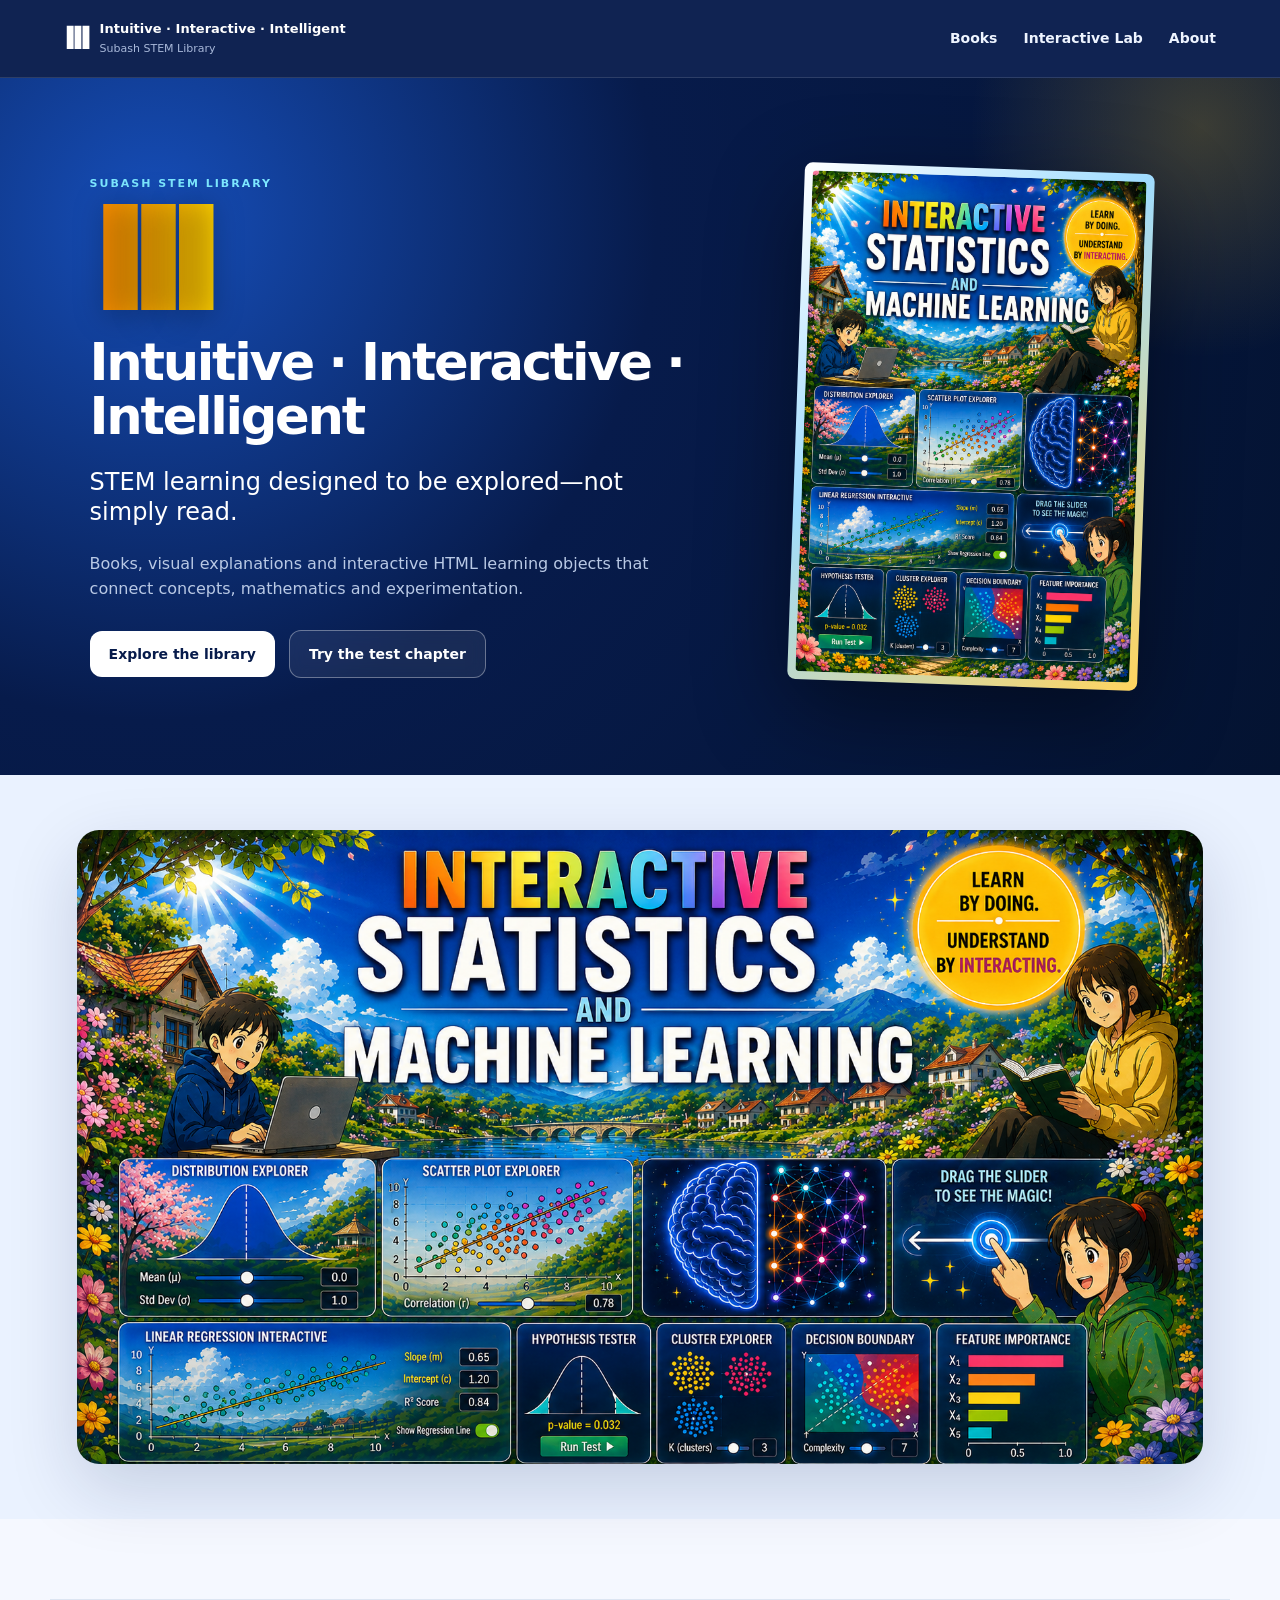
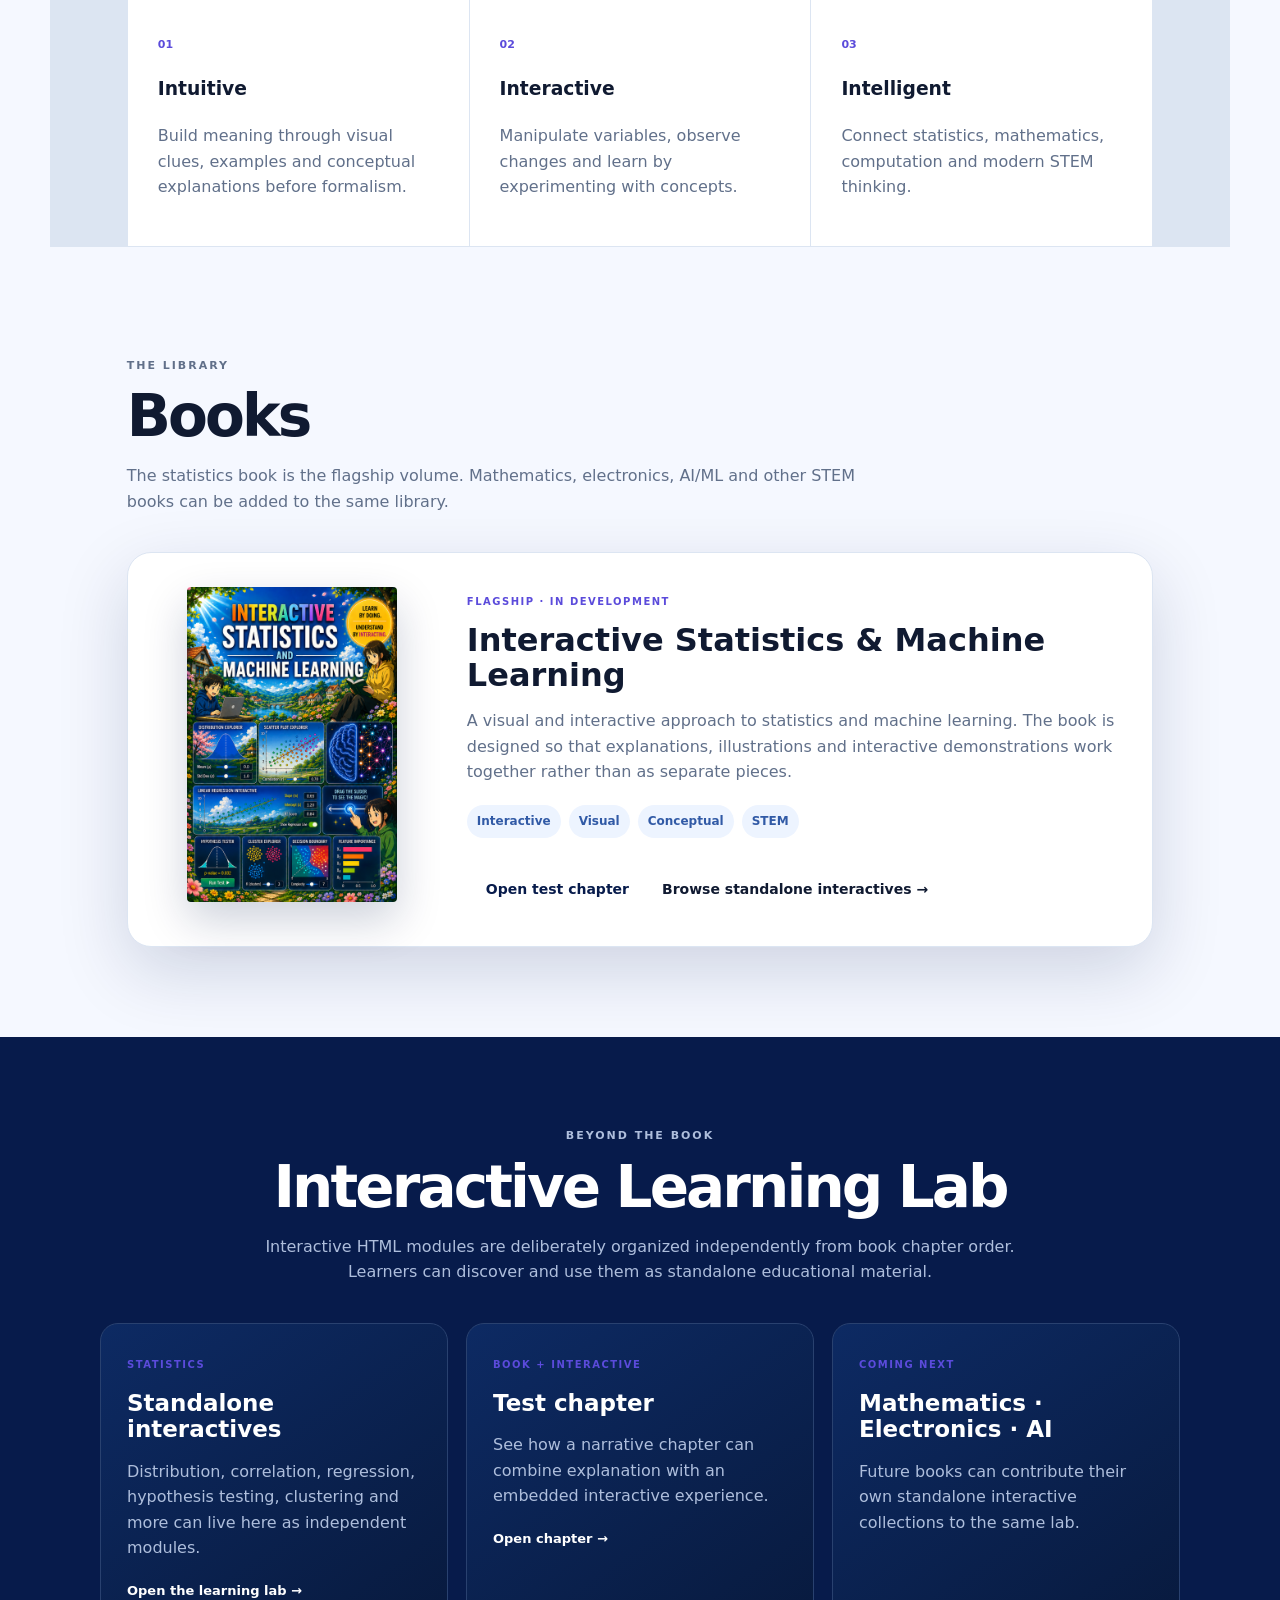
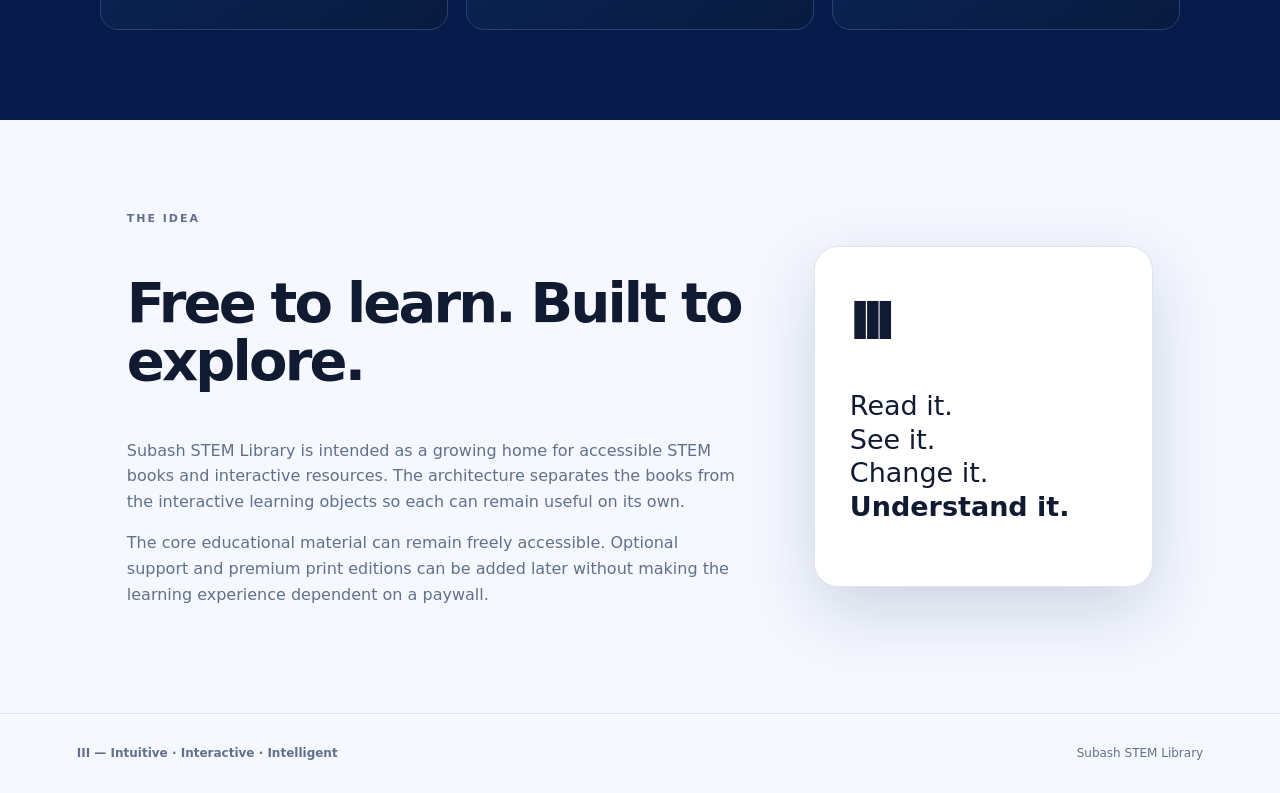
==== index.html @ a7205565 "Add files via upload" ====
<!doctype html>
<html lang="en">
<head>
<meta charset="utf-8">
<meta name="viewport" content="width=device-width,initial-scale=1">
<title>III — Intuitive · Interactive · Intelligent | Subash STEM Library</title>
<meta name="description" content="Subash STEM Library — intuitive, interactive and intelligent STEM books and standalone interactive learning resources.">
<meta name="theme-color" content="#071b4b">
<link rel="stylesheet" href="/styles.css">
</head>
<body>
<header class="site-header">
  <a class="brand" href="/">
    <span class="brand-mark">III</span>
    <span><strong>Intuitive · Interactive · Intelligent</strong><small>Subash STEM Library</small></span>
  </a>
  <nav><a href="#books">Books</a><a href="#lab">Interactive Lab</a><a href="#about">About</a></nav>
</header>

<main>
<section class="hero">
  <div class="hero-copy">
    <p class="eyebrow">SUBASH STEM LIBRARY</p>
    <div class="iii">III</div>
    <h1>Intuitive · Interactive · Intelligent</h1>
    <p class="lead">STEM learning designed to be explored—not simply read.</p>
    <p class="sublead">Books, visual explanations and interactive HTML learning objects that connect concepts, mathematics and experimentation.</p>
    <div class="actions">
      <a class="button primary" href="#books">Explore the library</a>
      <a class="button glass" href="/books/statistics/test-chapter/">Try the test chapter</a>
    </div>
  </div>
  <div class="hero-book">
    <div class="cover-frame"><img src="/assets/statistics-cover.png" alt="Interactive Statistics and Machine Learning book cover"></div>
  </div>
</section>

<section class="visual-strip">
  <img src="/assets/statistics-landscape.png" alt="Interactive Statistics and Machine Learning visual showing statistical and machine-learning interactives">
</section>

<section class="principles">
  <div><b>01</b><h3>Intuitive</h3><p>Build meaning through visual clues, examples and conceptual explanations before formalism.</p></div>
  <div><b>02</b><h3>Interactive</h3><p>Manipulate variables, observe changes and learn by experimenting with concepts.</p></div>
  <div><b>03</b><h3>Intelligent</h3><p>Connect statistics, mathematics, computation and modern STEM thinking.</p></div>
</section>

<section id="books" class="section">
  <div class="section-heading"><p class="eyebrow">THE LIBRARY</p><h2>Books</h2><p>The statistics book is the flagship volume. Mathematics, electronics, AI/ML and other STEM books can be added to the same library.</p></div>
  <article class="book-card">
    <div class="book-visual"><img src="/assets/statistics-cover.png" alt="Interactive Statistics and Machine Learning"></div>
    <div class="book-info">
      <span class="tag">FLAGSHIP · IN DEVELOPMENT</span>
      <h3>Interactive Statistics &amp; Machine Learning</h3>
      <p>A visual and interactive approach to statistics and machine learning. The book is designed so that explanations, illustrations and interactive demonstrations work together rather than as separate pieces.</p>
      <div class="feature-pills"><span>Interactive</span><span>Visual</span><span>Conceptual</span><span>STEM</span></div>
      <div class="card-actions">
        <a class="button primary" href="/books/statistics/test-chapter/">Open test chapter</a>
        <a class="text-link" href="/interactive/">Browse standalone interactives →</a>
      </div>
    </div>
  </article>
</section>

<section id="lab" class="section dark">
  <div class="section-heading center"><p class="eyebrow">BEYOND THE BOOK</p><h2>Interactive Learning Lab</h2><p>Interactive HTML modules are deliberately organized independently from book chapter order. Learners can discover and use them as standalone educational material.</p></div>
  <div class="module-grid">
    <article class="module"><span>STATISTICS</span><h3>Standalone interactives</h3><p>Distribution, correlation, regression, hypothesis testing, clustering and more can live here as independent modules.</p><a href="/interactive/">Open the learning lab →</a></article>
    <article class="module"><span>BOOK + INTERACTIVE</span><h3>Test chapter</h3><p>See how a narrative chapter can combine explanation with an embedded interactive experience.</p><a href="/books/statistics/test-chapter/">Open chapter →</a></article>
    <article class="module"><span>COMING NEXT</span><h3>Mathematics · Electronics · AI</h3><p>Future books can contribute their own standalone interactive collections to the same lab.</p></article>
  </div>
</section>

<section id="about" class="section about">
  <div><p class="eyebrow">THE IDEA</p><h2>Free to learn. Built to explore.</h2><p>Subash STEM Library is intended as a growing home for accessible STEM books and interactive resources. The architecture separates the books from the interactive learning objects so each can remain useful on its own.</p><p class="muted">The core educational material can remain freely accessible. Optional support and premium print editions can be added later without making the learning experience dependent on a paywall.</p></div>
  <div class="quote-card"><span>III</span><p>Read it.<br>See it.<br>Change it.<br><strong>Understand it.</strong></p></div>
</section>
</main>

<footer><strong>III — Intuitive · Interactive · Intelligent</strong><span>Subash STEM Library</span></footer>
</body>
</html>
---- styles.css ----
:root{--bg:#f5f8ff;--ink:#101a31;--muted:#61708a;--line:#dce5f2;--card:#fff;--navy:#071b4b;--blue:#0b5cff;--cyan:#17c6e8;--gold:#ffca28;--shadow:0 24px 70px rgba(7,27,75,.16)}
*{box-sizing:border-box}html{scroll-behavior:smooth}body{margin:0;background:var(--bg);color:var(--ink);font-family:Inter,ui-sans-serif,system-ui,-apple-system,BlinkMacSystemFont,"Segoe UI",sans-serif;line-height:1.6}.site-header{height:78px;display:flex;align-items:center;justify-content:space-between;padding:0 5vw;border-bottom:1px solid rgba(255,255,255,.12);background:rgba(7,27,75,.96);position:sticky;top:0;z-index:20}.brand{display:flex;align-items:center;gap:12px;color:white;text-decoration:none}.brand-mark{font-size:30px;font-weight:950;letter-spacing:-.11em}.brand strong{display:block;font-size:13px}.brand small{display:block;color:#a9b9da;font-size:11px}nav{display:flex;gap:26px}nav a{color:#eef4ff;text-decoration:none;font-weight:650;font-size:14px}.hero{position:relative;overflow:hidden;min-height:680px;padding:90px 7vw;display:grid;grid-template-columns:1.05fr .75fr;gap:50px;align-items:center;background:radial-gradient(circle at 12% 20%,#164eb9 0,#071b4b 40%,#041331 100%);color:white}.hero:after{content:"";position:absolute;width:500px;height:500px;border-radius:50%;right:-170px;top:-200px;background:radial-gradient(circle,rgba(255,202,40,.22),transparent 65%);pointer-events:none}.hero-copy{position:relative;z-index:2;max-width:700px}.eyebrow{margin:0 0 12px;text-transform:uppercase;letter-spacing:.18em;font-size:11px;font-weight:850;color:#5c75c9}.hero .eyebrow{color:#7de8ff}.iii{font-size:clamp(82px,12vw,150px);line-height:.72;font-weight:950;letter-spacing:-.12em;background:linear-gradient(90deg,#ff8a00,#ffe100,#55e2c1,#52b7ff,#e96cf4);-webkit-background-clip:text;background-clip:text;color:transparent;text-shadow:0 8px 30px rgba(0,0,0,.25)}h1{font-size:clamp(30px,4vw,54px);line-height:1.04;letter-spacing:-.045em;margin:24px 0 18px}.lead{font-size:24px;line-height:1.25;max-width:650px}.sublead{color:#b9c9e5;max-width:600px}.actions,.card-actions{display:flex;gap:14px;align-items:center;flex-wrap:wrap;margin-top:28px}.button{display:inline-block;padding:12px 19px;border-radius:12px;text-decoration:none;font-weight:800;font-size:14px}.primary{background:white;color:var(--navy)}.glass{border:1px solid rgba(255,255,255,.35);color:white;background:rgba(255,255,255,.07);backdrop-filter:blur(8px)}.hero-book{position:relative;z-index:2;display:flex;justify-content:center}.cover-frame{width:min(350px,75vw);padding:8px;border-radius:8px;background:linear-gradient(135deg,#ffffff,#9fdcff 40%,#ffd45e 100%);box-shadow:0 28px 90px rgba(0,0,0,.45);transform:rotate(2deg)}.cover-frame img{display:block;width:100%;height:auto;border-radius:4px}.visual-strip{padding:55px 6vw;background:#eaf2ff}.visual-strip img{display:block;width:min(1500px,100%);margin:auto;border-radius:22px;box-shadow:var(--shadow)}.principles{max-width:1180px;margin:80px auto 20px;padding:0 6vw;display:grid;grid-template-columns:repeat(3,1fr);gap:1px;background:var(--line);border:1px solid var(--line)}.principles>div{background:var(--card);padding:30px}.principles b{font-size:11px;color:#5b4bdb}.principles p,.section-heading p,.book-card p,.module p,.about p{color:var(--muted)}.section{max-width:1180px;margin:auto;padding:90px 6vw}.section-heading{max-width:760px;margin-bottom:38px}.section-heading h2{font-size:clamp(34px,5vw,58px);line-height:1.05;letter-spacing:-.05em;margin:8px 0 14px}.center{text-align:center;margin-left:auto;margin-right:auto}.book-card{display:grid;grid-template-columns:260px 1fr;gap:45px;background:white;padding:34px;border:1px solid var(--line);border-radius:24px;box-shadow:var(--shadow)}.book-visual img{display:block;width:210px;margin:auto;border-radius:4px;box-shadow:0 18px 45px rgba(7,27,75,.2)}.tag,.module span{font-size:10px;font-weight:850;letter-spacing:.15em;color:#5b4bdb}.book-info h3{font-size:32px;line-height:1.08;margin:10px 0}.feature-pills{display:flex;flex-wrap:wrap;gap:8px;margin-top:20px}.feature-pills span{padding:7px 10px;border-radius:999px;background:#edf4ff;color:#315aa6;font-size:12px;font-weight:750}.text-link{color:var(--ink);text-decoration:none;font-weight:750;font-size:14px}.dark{max-width:none;background:var(--navy);color:white}.dark .section-heading p{color:#aebedc}.module-grid{max-width:1080px;margin:auto;display:grid;grid-template-columns:repeat(3,1fr);gap:18px}.module{border:1px solid #29416f;border-radius:18px;padding:26px;background:linear-gradient(145deg,#0d2a63,#081a3e)}.module h3{font-size:23px;line-height:1.15;margin:14px 0 10px}.module p{color:#aebedc}.module a{color:white;text-decoration:none;font-weight:750;font-size:13px}.about{display:grid;grid-template-columns:1fr .55fr;gap:70px;align-items:center}.about h2{font-size:clamp(34px,5vw,56px);line-height:1.05;letter-spacing:-.05em}.quote-card{background:white;border:1px solid var(--line);border-radius:24px;padding:35px;box-shadow:var(--shadow)}.quote-card span{font-size:50px;font-weight:950;letter-spacing:-.12em}.quote-card p{font-size:27px;line-height:1.25;color:var(--ink)}footer{border-top:1px solid var(--line);padding:30px 6vw;display:flex;justify-content:space-between;color:var(--muted);font-size:12px}@media(max-width:820px){nav{display:none}.hero{grid-template-columns:1fr;padding-top:60px}.hero-book{order:-1}.principles,.module-grid,.about,.book-card{grid-template-columns:1fr}.principles{background:transparent;border:0;gap:12px}.principles>div{border:1px solid var(--line);border-radius:14px}.book-visual img{margin:0;width:min(210px,70vw)}footer{display:block}footer span{display:block;margin-top:5px}.visual-strip{padding:25px 4vw}.visual-strip img{border-radius:12px}}
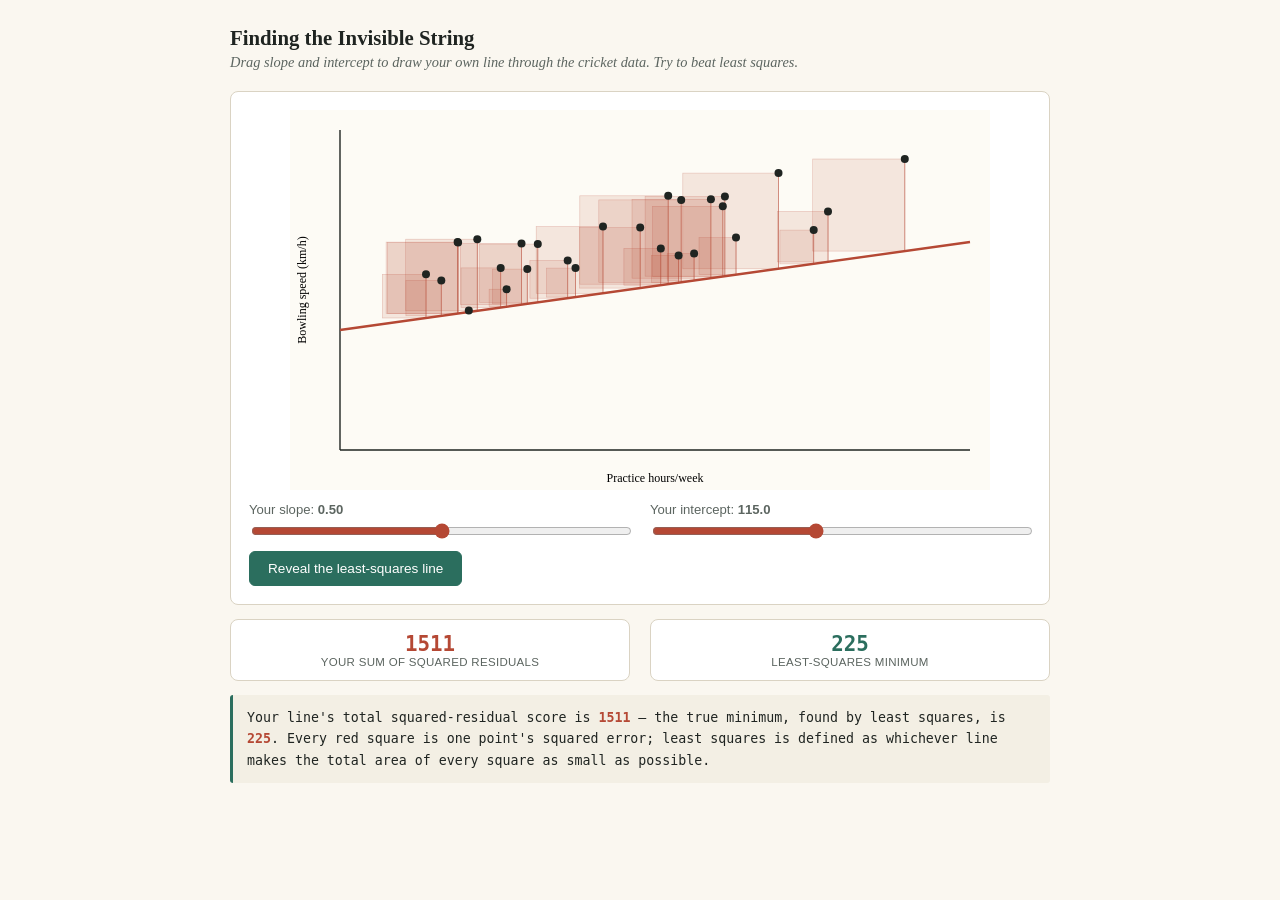
==== commit bff8c9e6: "Add files via upload" ====
--- a/index.html
+++ b/index.html
@@ -1,82 +1,172 @@
-<!doctype html>
+<!DOCTYPE html>
 <html lang="en">
 <head>
-<meta charset="utf-8">
-<meta name="viewport" content="width=device-width,initial-scale=1">
-<title>III — Intuitive · Interactive · Intelligent | Subash STEM Library</title>
-<meta name="description" content="Subash STEM Library — intuitive, interactive and intelligent STEM books and standalone interactive learning resources.">
-<meta name="theme-color" content="#071b4b">
-<link rel="stylesheet" href="/styles.css">
+<meta charset="UTF-8">
+<title>Finding the Invisible String</title>
+<style>
+  :root{
+    --paper:#FAF7F0; --ink:#1F2421; --muted:#5C6560;
+    --accent:#2B6E5E; --accent2:#B54834; --gold:#C9A24B; --rule:#DAD3C3;
+  }
+  *{box-sizing:border-box;}
+  body{margin:0; background:var(--paper); color:var(--ink);
+    font-family:-apple-system,BlinkMacSystemFont,'Segoe UI',sans-serif; padding:26px 20px 40px;}
+  .wrap{max-width:820px; margin:0 auto;}
+  h1{font-family:Georgia,serif; font-size:1.3rem; margin:0 0 4px;}
+  .sub{color:var(--muted); font-size:.9rem; margin:0 0 20px; font-style:italic; font-family:Georgia,serif;}
+  .card{background:#fff; border:1px solid var(--rule); border-radius:8px; padding:18px;}
+  svg{width:100%; height:380px; display:block;}
+  .controls{display:flex; gap:20px; margin-top:12px; flex-wrap:wrap;}
+  .ctrl{flex:1 1 260px;}
+  label{font-size:.82rem; color:var(--muted); display:block; margin-bottom:4px;}
+  input[type=range]{width:100%; accent-color:var(--accent2);}
+  button{
+    font-family:inherit; font-size:.85rem; padding:9px 18px; border-radius:6px;
+    border:1px solid var(--accent); background:var(--accent); color:#fff; cursor:pointer; margin-top:8px;
+  }
+  .stats{display:flex; gap:20px; margin-top:14px; flex-wrap:wrap;}
+  .stat{flex:1 1 200px; background:#fff; border:1px solid var(--rule); border-radius:8px; padding:12px 16px; text-align:center;}
+  .stat .v{font-family:'SF Mono',monospace; font-size:1.3rem; font-weight:700;}
+  .stat .l{font-size:.72rem; color:var(--muted); text-transform:uppercase; letter-spacing:.3px;}
+  .yours .v{color:var(--accent2);}
+  .best .v{color:var(--accent);}
+  .readout{
+    margin-top:14px; font-family:'SF Mono',ui-monospace,Menlo,Consolas,monospace;
+    font-size:.83rem; line-height:1.6; background:#F3EFE4;
+    border-left:3px solid var(--accent); padding:12px 14px; border-radius:3px;
+  }
+  .readout b{color:var(--accent2);}
+</style>
 </head>
 <body>
-<header class="site-header">
-  <a class="brand" href="/">
-    <span class="brand-mark">III</span>
-    <span><strong>Intuitive · Interactive · Intelligent</strong><small>Subash STEM Library</small></span>
-  </a>
-  <nav><a href="#books">Books</a><a href="#lab">Interactive Lab</a><a href="#about">About</a></nav>
-</header>
+<div class="wrap">
+  <h1>Finding the Invisible String</h1>
+  <p class="sub">Drag slope and intercept to draw your own line through the cricket data. Try to beat least squares.</p>
 
-<main>
-<section class="hero">
-  <div class="hero-copy">
-    <p class="eyebrow">SUBASH STEM LIBRARY</p>
-    <div class="iii">III</div>
-    <h1>Intuitive · Interactive · Intelligent</h1>
-    <p class="lead">STEM learning designed to be explored—not simply read.</p>
-    <p class="sublead">Books, visual explanations and interactive HTML learning objects that connect concepts, mathematics and experimentation.</p>
-    <div class="actions">
-      <a class="button primary" href="#books">Explore the library</a>
-      <a class="button glass" href="/books/statistics/test-chapter/">Try the test chapter</a>
-    </div>
-  </div>
-  <div class="hero-book">
-    <div class="cover-frame"><img src="/assets/statistics-cover.png" alt="Interactive Statistics and Machine Learning book cover"></div>
-  </div>
-</section>
-
-<section class="visual-strip">
-  <img src="/assets/statistics-landscape.png" alt="Interactive Statistics and Machine Learning visual showing statistical and machine-learning interactives">
-</section>
-
-<section class="principles">
-  <div><b>01</b><h3>Intuitive</h3><p>Build meaning through visual clues, examples and conceptual explanations before formalism.</p></div>
-  <div><b>02</b><h3>Interactive</h3><p>Manipulate variables, observe changes and learn by experimenting with concepts.</p></div>
-  <div><b>03</b><h3>Intelligent</h3><p>Connect statistics, mathematics, computation and modern STEM thinking.</p></div>
-</section>
-
-<section id="books" class="section">
-  <div class="section-heading"><p class="eyebrow">THE LIBRARY</p><h2>Books</h2><p>The statistics book is the flagship volume. Mathematics, electronics, AI/ML and other STEM books can be added to the same library.</p></div>
-  <article class="book-card">
-    <div class="book-visual"><img src="/assets/statistics-cover.png" alt="Interactive Statistics and Machine Learning"></div>
-    <div class="book-info">
-      <span class="tag">FLAGSHIP · IN DEVELOPMENT</span>
-      <h3>Interactive Statistics &amp; Machine Learning</h3>
-      <p>A visual and interactive approach to statistics and machine learning. The book is designed so that explanations, illustrations and interactive demonstrations work together rather than as separate pieces.</p>
-      <div class="feature-pills"><span>Interactive</span><span>Visual</span><span>Conceptual</span><span>STEM</span></div>
-      <div class="card-actions">
-        <a class="button primary" href="/books/statistics/test-chapter/">Open test chapter</a>
-        <a class="text-link" href="/interactive/">Browse standalone interactives →</a>
+  <div class="card">
+    <svg id="stage" viewBox="0 0 700 380"></svg>
+    <div class="controls">
+      <div class="ctrl">
+        <label for="slope">Your slope: <b id="slopeVal">0.5</b></label>
+        <input type="range" id="slope" min="-1" max="2" value="0.5" step="0.05">
+      </div>
+      <div class="ctrl">
+        <label for="intercept">Your intercept: <b id="interceptVal">115</b></label>
+        <input type="range" id="intercept" min="100" max="135" value="115" step="0.5">
       </div>
     </div>
-  </article>
-</section>
+    <button id="showBest">Reveal the least-squares line</button>
+  </div>
 
-<section id="lab" class="section dark">
-  <div class="section-heading center"><p class="eyebrow">BEYOND THE BOOK</p><h2>Interactive Learning Lab</h2><p>Interactive HTML modules are deliberately organized independently from book chapter order. Learners can discover and use them as standalone educational material.</p></div>
-  <div class="module-grid">
-    <article class="module"><span>STATISTICS</span><h3>Standalone interactives</h3><p>Distribution, correlation, regression, hypothesis testing, clustering and more can live here as independent modules.</p><a href="/interactive/">Open the learning lab →</a></article>
-    <article class="module"><span>BOOK + INTERACTIVE</span><h3>Test chapter</h3><p>See how a narrative chapter can combine explanation with an embedded interactive experience.</p><a href="/books/statistics/test-chapter/">Open chapter →</a></article>
-    <article class="module"><span>COMING NEXT</span><h3>Mathematics · Electronics · AI</h3><p>Future books can contribute their own standalone interactive collections to the same lab.</p></article>
+  <div class="stats">
+    <div class="stat yours"><div class="v" id="yourSSE">—</div><div class="l">your sum of squared residuals</div></div>
+    <div class="stat best"><div class="v" id="bestSSE">—</div><div class="l">least-squares minimum</div></div>
   </div>
-</section>
 
-<section id="about" class="section about">
-  <div><p class="eyebrow">THE IDEA</p><h2>Free to learn. Built to explore.</h2><p>Subash STEM Library is intended as a growing home for accessible STEM books and interactive resources. The architecture separates the books from the interactive learning objects so each can remain useful on its own.</p><p class="muted">The core educational material can remain freely accessible. Optional support and premium print editions can be added later without making the learning experience dependent on a paywall.</p></div>
-  <div class="quote-card"><span>III</span><p>Read it.<br>See it.<br>Change it.<br><strong>Understand it.</strong></p></div>
-</section>
-</main>
+  <div class="readout" id="readout">Adjust the sliders. The shaded squares show each point's squared residual — the actual quantity least squares minimizes.</div>
+</div>
 
-<footer><strong>III — Intuitive · Interactive · Intelligent</strong><span>Subash STEM Library</span></footer>
+<script>
+// generate bowler data: hours practice (x) vs speed (y), true slope ~0.8, intercept ~118
+const points = [];
+for(let i=0;i<28;i++){
+  const x = 2 + Math.random()*18;
+  const y = 118 + 0.8*x + (Math.random()-0.5)*10;
+  points.push({x,y});
+}
+
+function leastSquares(pts){
+  const n = pts.length;
+  const sx = pts.reduce((a,p)=>a+p.x,0);
+  const sy = pts.reduce((a,p)=>a+p.y,0);
+  const sxy = pts.reduce((a,p)=>a+p.x*p.y,0);
+  const sxx = pts.reduce((a,p)=>a+p.x*p.x,0);
+  const slope = (n*sxy - sx*sy)/(n*sxx - sx*sx);
+  const intercept = (sy - slope*sx)/n;
+  return {slope, intercept};
+}
+
+const best = leastSquares(points);
+
+const W=700,H=380, padL=50,padR=20,padT=20,padB=40;
+const xMin=0,xMax=22, yMin=100,yMax=140;
+const xScale = x => padL + ((x-xMin)/(xMax-xMin))*(W-padL-padR);
+const yScale = y => H-padB - ((y-yMin)/(yMax-yMin))*(H-padT-padB);
+
+let showBestLine = false;
+
+function sse(slope, intercept){
+  return points.reduce((sum,p)=>{
+    const pred = slope*p.x + intercept;
+    const resid = p.y - pred;
+    return sum + resid*resid;
+  }, 0);
+}
+
+function render(){
+  const slope = +document.getElementById('slope').value;
+  const intercept = +document.getElementById('intercept').value;
+  document.getElementById('slopeVal').textContent = slope.toFixed(2);
+  document.getElementById('interceptVal').textContent = intercept.toFixed(1);
+
+  let svgStr = `<rect width="${W}" height="${H}" fill="#fdfbf5"/>`;
+
+  // axes
+  svgStr += `<line x1="${padL}" y1="${H-padB}" x2="${W-padR}" y2="${H-padB}" stroke="#1F2421" stroke-width="1.4"/>`;
+  svgStr += `<line x1="${padL}" y1="${padT}" x2="${padL}" y2="${H-padB}" stroke="#1F2421" stroke-width="1.4"/>`;
+  svgStr += `<text x="${(padL+W-padR)/2}" y="${H-8}" text-anchor="middle" font-family="Georgia,serif" font-size="12">Practice hours/week</text>`;
+  svgStr += `<text x="16" y="${(padT+H-padB)/2}" text-anchor="middle" font-family="Georgia,serif" font-size="12" transform="rotate(-90 16 ${(padT+H-padB)/2})">Bowling speed (km/h)</text>`;
+
+  // residual squares first (behind points/line)
+  points.forEach(p=>{
+    const pred = slope*p.x + intercept;
+    const resid = p.y - pred;
+    const px = xScale(p.x), py = yScale(p.y), predY = yScale(pred);
+    const sqSize = Math.abs(py-predY);
+    const sqX = px - sqSize; // draw square to the left, sized by residual
+    svgStr += `<rect x="${Math.min(px,px-sqSize).toFixed(1)}" y="${Math.min(py,predY).toFixed(1)}" width="${sqSize.toFixed(1)}" height="${sqSize.toFixed(1)}" fill="#B54834" fill-opacity="0.12" stroke="#B54834" stroke-opacity="0.3" stroke-width="0.6"/>`;
+    svgStr += `<line x1="${px.toFixed(1)}" y1="${py.toFixed(1)}" x2="${px.toFixed(1)}" y2="${predY.toFixed(1)}" stroke="#B54834" stroke-width="1" stroke-opacity="0.5"/>`;
+  });
+
+  // your line
+  const y1 = slope*xMin+intercept, y2 = slope*xMax+intercept;
+  svgStr += `<line x1="${xScale(xMin).toFixed(1)}" y1="${yScale(y1).toFixed(1)}" x2="${xScale(xMax).toFixed(1)}" y2="${yScale(y2).toFixed(1)}" stroke="#B54834" stroke-width="2.4"/>`;
+
+  // best line (if revealed)
+  if(showBestLine){
+    const by1 = best.slope*xMin+best.intercept, by2 = best.slope*xMax+best.intercept;
+    svgStr += `<line x1="${xScale(xMin).toFixed(1)}" y1="${yScale(by1).toFixed(1)}" x2="${xScale(xMax).toFixed(1)}" y2="${yScale(by2).toFixed(1)}" stroke="#2B6E5E" stroke-width="2.4" stroke-dasharray="6 3"/>`;
+  }
+
+  // points on top
+  points.forEach(p=>{
+    svgStr += `<circle cx="${xScale(p.x).toFixed(1)}" cy="${yScale(p.y).toFixed(1)}" r="4" fill="#1F2421"/>`;
+  });
+
+  document.getElementById('stage').innerHTML = svgStr;
+
+  const yourSSE = sse(slope, intercept);
+  const bestSSE = sse(best.slope, best.intercept);
+  document.getElementById('yourSSE').textContent = yourSSE.toFixed(0);
+  document.getElementById('bestSSE').textContent = bestSSE.toFixed(0);
+
+  const ro = document.getElementById('readout');
+  const diff = yourSSE - bestSSE;
+  if(diff < 1){
+    ro.innerHTML = `You've essentially found the least-squares line yourself — <b>${yourSSE.toFixed(0)}</b> is as low as this data allows.`;
+  } else {
+    ro.innerHTML = `Your line's total squared-residual score is <b>${yourSSE.toFixed(0)}</b> — the true minimum, found by least squares, is <b>${bestSSE.toFixed(0)}</b>. Every red square is one point's squared error; least squares is defined as whichever line makes the total area of every square as small as possible.`;
+  }
+}
+
+['slope','intercept'].forEach(id=> document.getElementById(id).addEventListener('input', render));
+document.getElementById('showBest').addEventListener('click', ()=>{
+  showBestLine = !showBestLine;
+  document.getElementById('showBest').textContent = showBestLine ? 'Hide the least-squares line' : 'Reveal the least-squares line';
+  render();
+});
+
+render();
+</script>
 </body>
-</html>+</html>
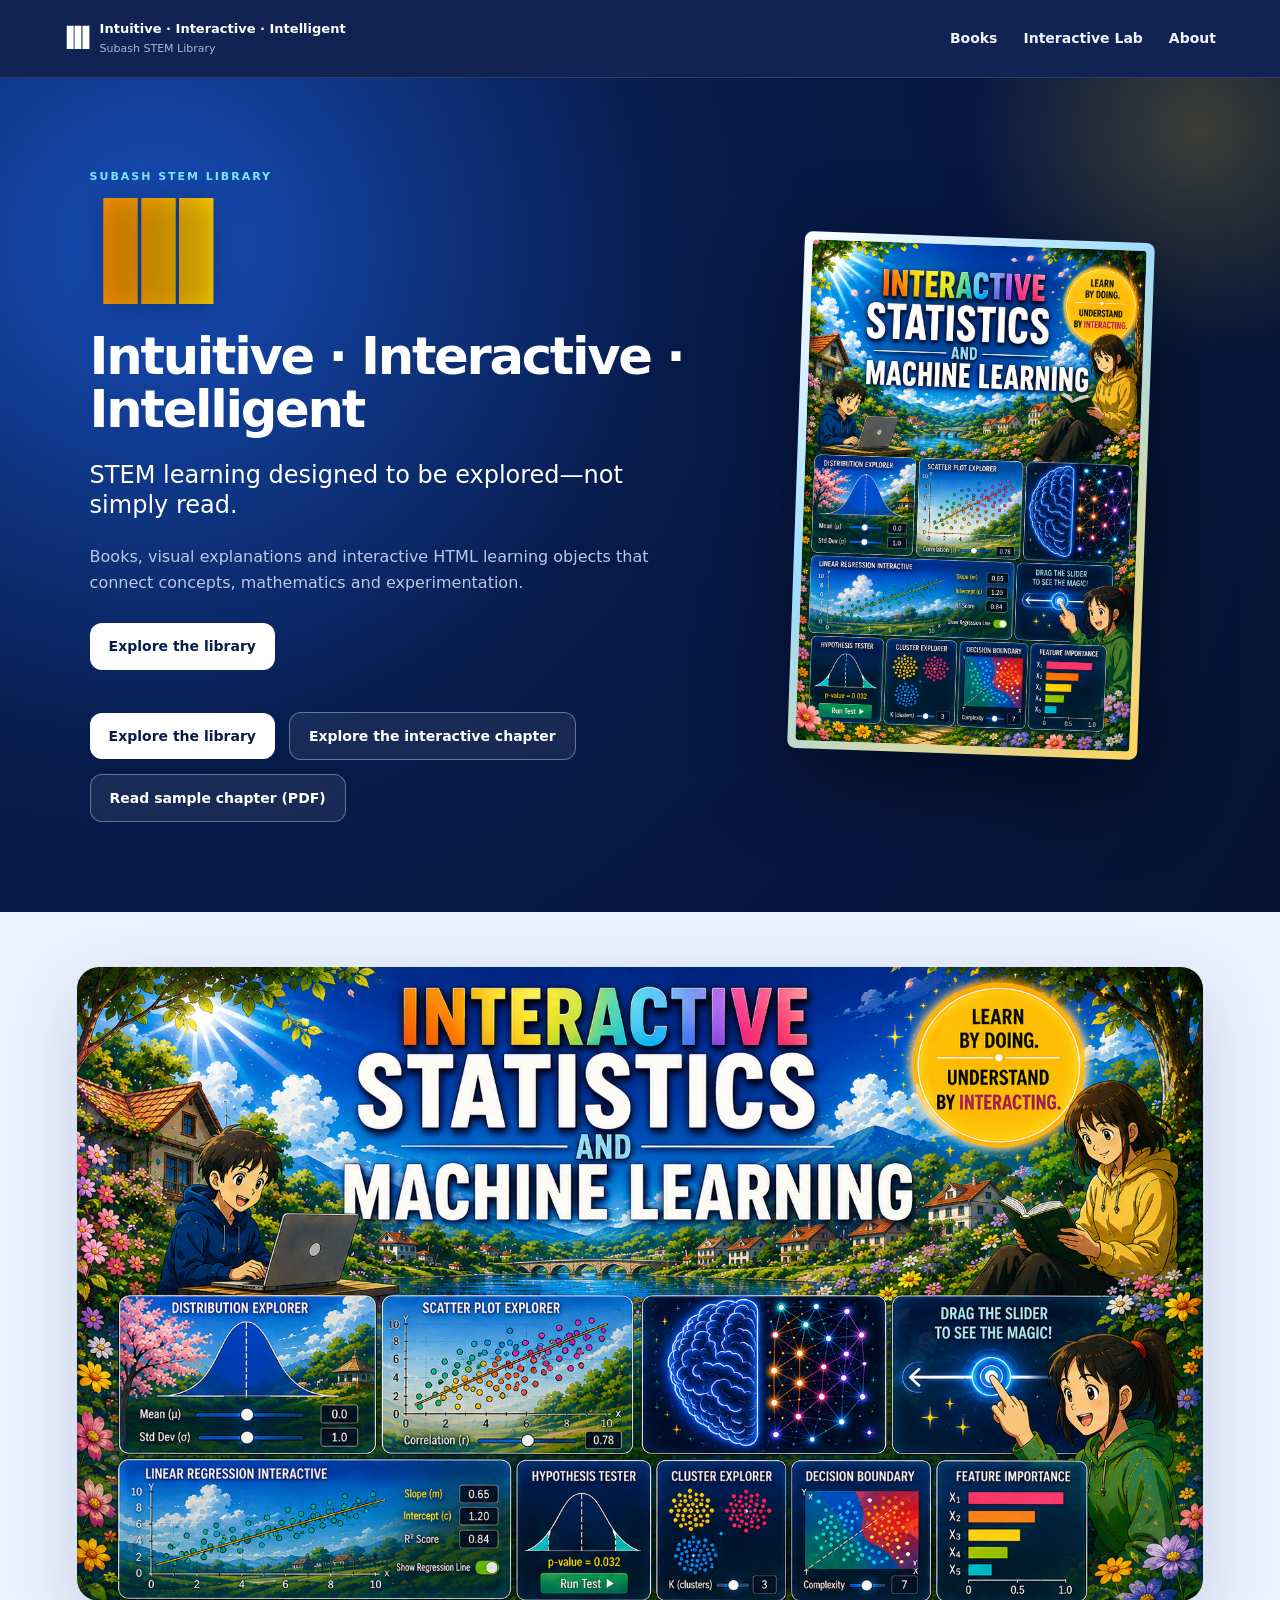
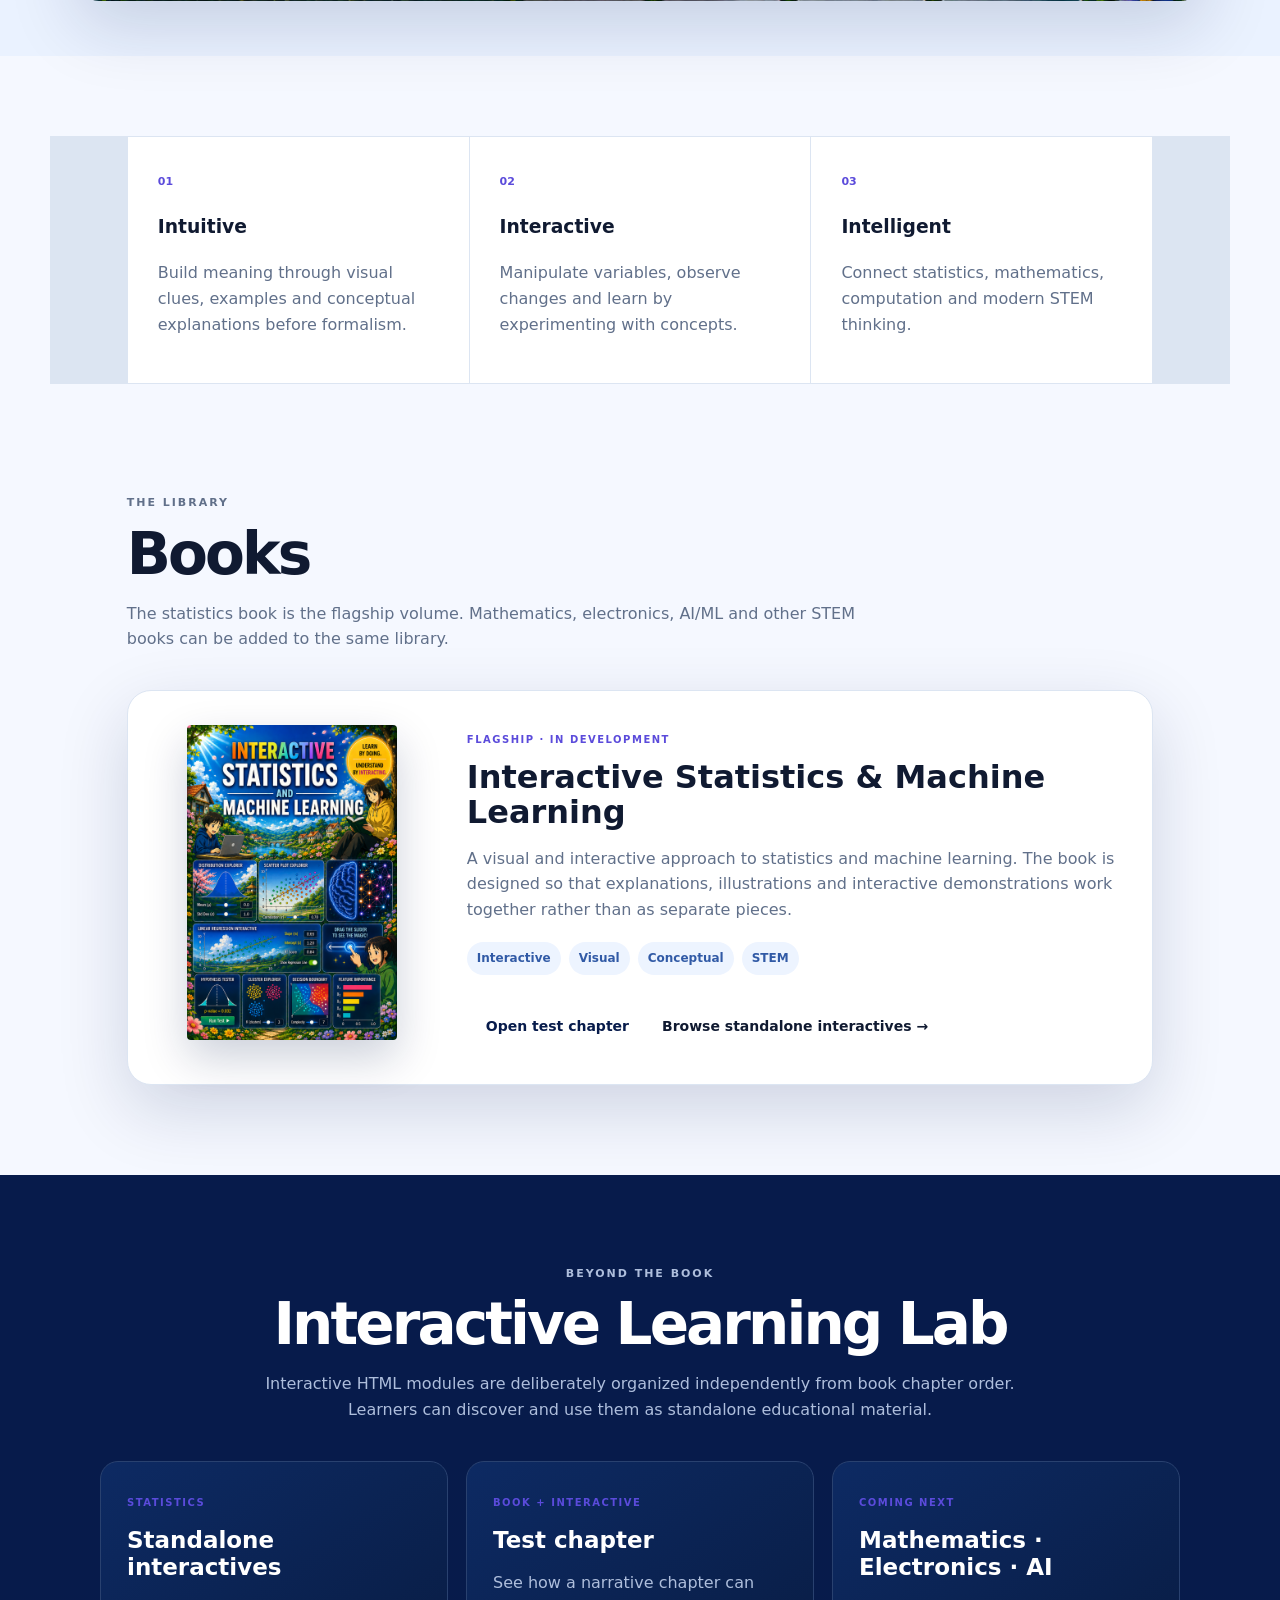
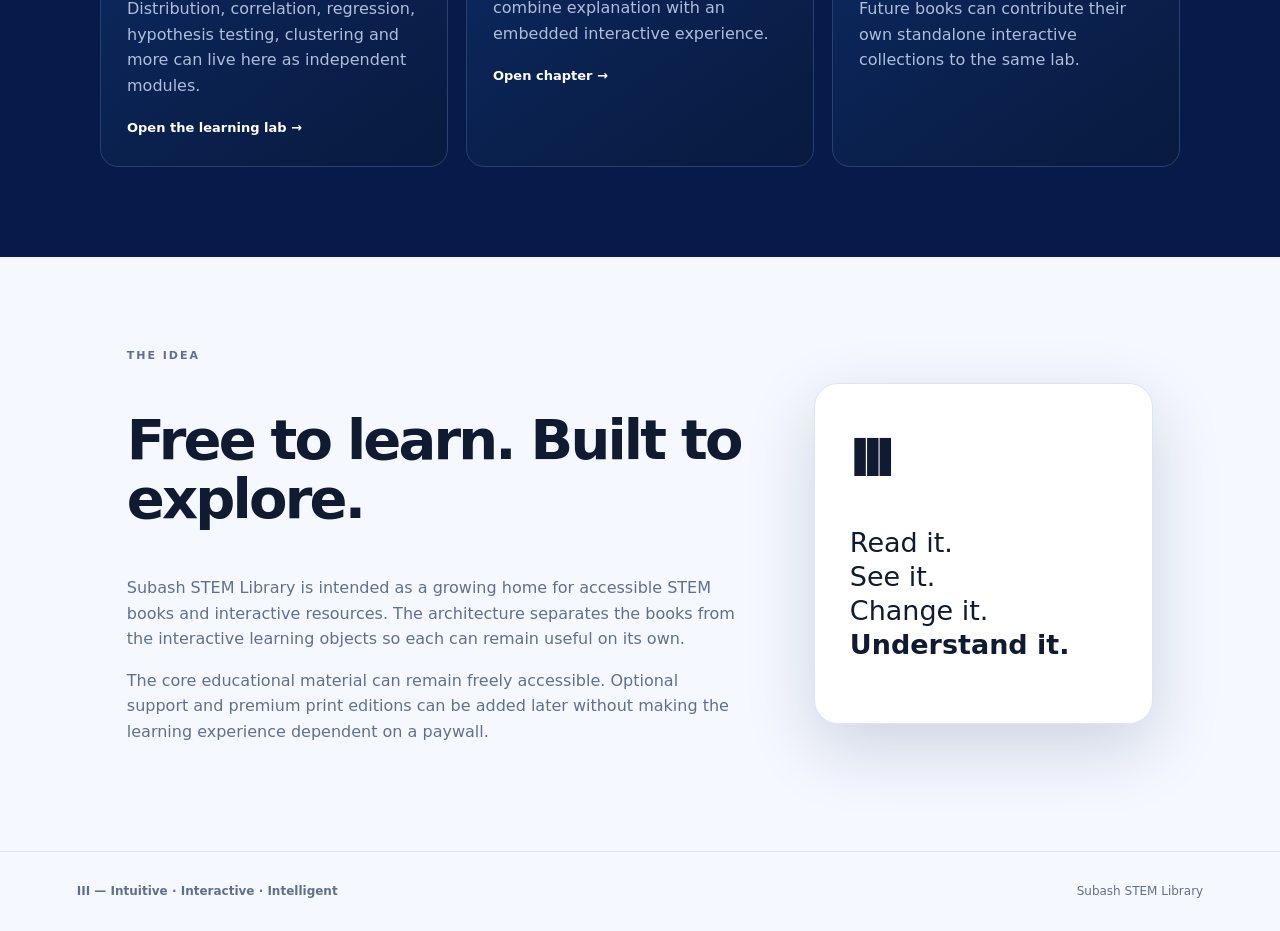
==== commit ff9bb55e: "Update index.html" ====
--- a/index.html
+++ b/index.html
@@ -1,172 +1,86 @@
-<!DOCTYPE html>
+<!doctype html>
 <html lang="en">
 <head>
-<meta charset="UTF-8">
-<title>Finding the Invisible String</title>
-<style>
-  :root{
-    --paper:#FAF7F0; --ink:#1F2421; --muted:#5C6560;
-    --accent:#2B6E5E; --accent2:#B54834; --gold:#C9A24B; --rule:#DAD3C3;
-  }
-  *{box-sizing:border-box;}
-  body{margin:0; background:var(--paper); color:var(--ink);
-    font-family:-apple-system,BlinkMacSystemFont,'Segoe UI',sans-serif; padding:26px 20px 40px;}
-  .wrap{max-width:820px; margin:0 auto;}
-  h1{font-family:Georgia,serif; font-size:1.3rem; margin:0 0 4px;}
-  .sub{color:var(--muted); font-size:.9rem; margin:0 0 20px; font-style:italic; font-family:Georgia,serif;}
-  .card{background:#fff; border:1px solid var(--rule); border-radius:8px; padding:18px;}
-  svg{width:100%; height:380px; display:block;}
-  .controls{display:flex; gap:20px; margin-top:12px; flex-wrap:wrap;}
-  .ctrl{flex:1 1 260px;}
-  label{font-size:.82rem; color:var(--muted); display:block; margin-bottom:4px;}
-  input[type=range]{width:100%; accent-color:var(--accent2);}
-  button{
-    font-family:inherit; font-size:.85rem; padding:9px 18px; border-radius:6px;
-    border:1px solid var(--accent); background:var(--accent); color:#fff; cursor:pointer; margin-top:8px;
-  }
-  .stats{display:flex; gap:20px; margin-top:14px; flex-wrap:wrap;}
-  .stat{flex:1 1 200px; background:#fff; border:1px solid var(--rule); border-radius:8px; padding:12px 16px; text-align:center;}
-  .stat .v{font-family:'SF Mono',monospace; font-size:1.3rem; font-weight:700;}
-  .stat .l{font-size:.72rem; color:var(--muted); text-transform:uppercase; letter-spacing:.3px;}
-  .yours .v{color:var(--accent2);}
-  .best .v{color:var(--accent);}
-  .readout{
-    margin-top:14px; font-family:'SF Mono',ui-monospace,Menlo,Consolas,monospace;
-    font-size:.83rem; line-height:1.6; background:#F3EFE4;
-    border-left:3px solid var(--accent); padding:12px 14px; border-radius:3px;
-  }
-  .readout b{color:var(--accent2);}
-</style>
+<meta charset="utf-8">
+<meta name="viewport" content="width=device-width,initial-scale=1">
+<title>III — Intuitive · Interactive · Intelligent | Subash STEM Library</title>
+<meta name="description" content="Subash STEM Library — intuitive, interactive and intelligent STEM books and standalone interactive learning resources.">
+<meta name="theme-color" content="#071b4b">
+<link rel="stylesheet" href="/styles.css">
 </head>
 <body>
-<div class="wrap">
-  <h1>Finding the Invisible String</h1>
-  <p class="sub">Drag slope and intercept to draw your own line through the cricket data. Try to beat least squares.</p>
+<header class="site-header">
+  <a class="brand" href="/">
+    <span class="brand-mark">III</span>
+    <span><strong>Intuitive · Interactive · Intelligent</strong><small>Subash STEM Library</small></span>
+  </a>
+  <nav><a href="#books">Books</a><a href="#lab">Interactive Lab</a><a href="#about">About</a></nav>
+</header>
 
-  <div class="card">
-    <svg id="stage" viewBox="0 0 700 380"></svg>
-    <div class="controls">
-      <div class="ctrl">
-        <label for="slope">Your slope: <b id="slopeVal">0.5</b></label>
-        <input type="range" id="slope" min="-1" max="2" value="0.5" step="0.05">
-      </div>
-      <div class="ctrl">
-        <label for="intercept">Your intercept: <b id="interceptVal">115</b></label>
-        <input type="range" id="intercept" min="100" max="135" value="115" step="0.5">
+<main>
+<section class="hero">
+  <div class="hero-copy">
+    <p class="eyebrow">SUBASH STEM LIBRARY</p>
+    <div class="iii">III</div>
+    <h1>Intuitive · Interactive · Intelligent</h1>
+    <p class="lead">STEM learning designed to be explored—not simply read.</p>
+    <p class="sublead">Books, visual explanations and interactive HTML learning objects that connect concepts, mathematics and experimentation.</p>
+    <div class="actions">
+      <a class="button primary" href="#books">Explore the library</a>
+      <div class="actions">
+    <a class="button primary" href="#books">Explore the library</a>
+    <a class="button glass" href="/books/statistics/test-chapter/">Explore the interactive chapter</a>
+    <a class="button glass" href="/books/statistics/test-chapter/chapter-06-least-squares.pdf" target="_blank">Read sample chapter (PDF)</a>
+</div>
+    </div>
+  </div>
+  <div class="hero-book">
+    <div class="cover-frame"><img src="/assets/statistics-cover.png" alt="Interactive Statistics and Machine Learning book cover"></div>
+  </div>
+</section>
+
+<section class="visual-strip">
+  <img src="/assets/statistics-landscape.png" alt="Interactive Statistics and Machine Learning visual showing statistical and machine-learning interactives">
+</section>
+
+<section class="principles">
+  <div><b>01</b><h3>Intuitive</h3><p>Build meaning through visual clues, examples and conceptual explanations before formalism.</p></div>
+  <div><b>02</b><h3>Interactive</h3><p>Manipulate variables, observe changes and learn by experimenting with concepts.</p></div>
+  <div><b>03</b><h3>Intelligent</h3><p>Connect statistics, mathematics, computation and modern STEM thinking.</p></div>
+</section>
+
+<section id="books" class="section">
+  <div class="section-heading"><p class="eyebrow">THE LIBRARY</p><h2>Books</h2><p>The statistics book is the flagship volume. Mathematics, electronics, AI/ML and other STEM books can be added to the same library.</p></div>
+  <article class="book-card">
+    <div class="book-visual"><img src="/assets/statistics-cover.png" alt="Interactive Statistics and Machine Learning"></div>
+    <div class="book-info">
+      <span class="tag">FLAGSHIP · IN DEVELOPMENT</span>
+      <h3>Interactive Statistics &amp; Machine Learning</h3>
+      <p>A visual and interactive approach to statistics and machine learning. The book is designed so that explanations, illustrations and interactive demonstrations work together rather than as separate pieces.</p>
+      <div class="feature-pills"><span>Interactive</span><span>Visual</span><span>Conceptual</span><span>STEM</span></div>
+      <div class="card-actions">
+        <a class="button primary" href="/books/statistics/test-chapter/">Open test chapter</a>
+        <a class="text-link" href="/interactive/">Browse standalone interactives →</a>
       </div>
     </div>
-    <button id="showBest">Reveal the least-squares line</button>
+  </article>
+</section>
+
+<section id="lab" class="section dark">
+  <div class="section-heading center"><p class="eyebrow">BEYOND THE BOOK</p><h2>Interactive Learning Lab</h2><p>Interactive HTML modules are deliberately organized independently from book chapter order. Learners can discover and use them as standalone educational material.</p></div>
+  <div class="module-grid">
+    <article class="module"><span>STATISTICS</span><h3>Standalone interactives</h3><p>Distribution, correlation, regression, hypothesis testing, clustering and more can live here as independent modules.</p><a href="/interactive/">Open the learning lab →</a></article>
+    <article class="module"><span>BOOK + INTERACTIVE</span><h3>Test chapter</h3><p>See how a narrative chapter can combine explanation with an embedded interactive experience.</p><a href="/books/statistics/test-chapter/">Open chapter →</a></article>
+    <article class="module"><span>COMING NEXT</span><h3>Mathematics · Electronics · AI</h3><p>Future books can contribute their own standalone interactive collections to the same lab.</p></article>
   </div>
+</section>
 
-  <div class="stats">
-    <div class="stat yours"><div class="v" id="yourSSE">—</div><div class="l">your sum of squared residuals</div></div>
-    <div class="stat best"><div class="v" id="bestSSE">—</div><div class="l">least-squares minimum</div></div>
-  </div>
+<section id="about" class="section about">
+  <div><p class="eyebrow">THE IDEA</p><h2>Free to learn. Built to explore.</h2><p>Subash STEM Library is intended as a growing home for accessible STEM books and interactive resources. The architecture separates the books from the interactive learning objects so each can remain useful on its own.</p><p class="muted">The core educational material can remain freely accessible. Optional support and premium print editions can be added later without making the learning experience dependent on a paywall.</p></div>
+  <div class="quote-card"><span>III</span><p>Read it.<br>See it.<br>Change it.<br><strong>Understand it.</strong></p></div>
+</section>
+</main>
 
-  <div class="readout" id="readout">Adjust the sliders. The shaded squares show each point's squared residual — the actual quantity least squares minimizes.</div>
-</div>
-
-<script>
-// generate bowler data: hours practice (x) vs speed (y), true slope ~0.8, intercept ~118
-const points = [];
-for(let i=0;i<28;i++){
-  const x = 2 + Math.random()*18;
-  const y = 118 + 0.8*x + (Math.random()-0.5)*10;
-  points.push({x,y});
-}
-
-function leastSquares(pts){
-  const n = pts.length;
-  const sx = pts.reduce((a,p)=>a+p.x,0);
-  const sy = pts.reduce((a,p)=>a+p.y,0);
-  const sxy = pts.reduce((a,p)=>a+p.x*p.y,0);
-  const sxx = pts.reduce((a,p)=>a+p.x*p.x,0);
-  const slope = (n*sxy - sx*sy)/(n*sxx - sx*sx);
-  const intercept = (sy - slope*sx)/n;
-  return {slope, intercept};
-}
-
-const best = leastSquares(points);
-
-const W=700,H=380, padL=50,padR=20,padT=20,padB=40;
-const xMin=0,xMax=22, yMin=100,yMax=140;
-const xScale = x => padL + ((x-xMin)/(xMax-xMin))*(W-padL-padR);
-const yScale = y => H-padB - ((y-yMin)/(yMax-yMin))*(H-padT-padB);
-
-let showBestLine = false;
-
-function sse(slope, intercept){
-  return points.reduce((sum,p)=>{
-    const pred = slope*p.x + intercept;
-    const resid = p.y - pred;
-    return sum + resid*resid;
-  }, 0);
-}
-
-function render(){
-  const slope = +document.getElementById('slope').value;
-  const intercept = +document.getElementById('intercept').value;
-  document.getElementById('slopeVal').textContent = slope.toFixed(2);
-  document.getElementById('interceptVal').textContent = intercept.toFixed(1);
-
-  let svgStr = `<rect width="${W}" height="${H}" fill="#fdfbf5"/>`;
-
-  // axes
-  svgStr += `<line x1="${padL}" y1="${H-padB}" x2="${W-padR}" y2="${H-padB}" stroke="#1F2421" stroke-width="1.4"/>`;
-  svgStr += `<line x1="${padL}" y1="${padT}" x2="${padL}" y2="${H-padB}" stroke="#1F2421" stroke-width="1.4"/>`;
-  svgStr += `<text x="${(padL+W-padR)/2}" y="${H-8}" text-anchor="middle" font-family="Georgia,serif" font-size="12">Practice hours/week</text>`;
-  svgStr += `<text x="16" y="${(padT+H-padB)/2}" text-anchor="middle" font-family="Georgia,serif" font-size="12" transform="rotate(-90 16 ${(padT+H-padB)/2})">Bowling speed (km/h)</text>`;
-
-  // residual squares first (behind points/line)
-  points.forEach(p=>{
-    const pred = slope*p.x + intercept;
-    const resid = p.y - pred;
-    const px = xScale(p.x), py = yScale(p.y), predY = yScale(pred);
-    const sqSize = Math.abs(py-predY);
-    const sqX = px - sqSize; // draw square to the left, sized by residual
-    svgStr += `<rect x="${Math.min(px,px-sqSize).toFixed(1)}" y="${Math.min(py,predY).toFixed(1)}" width="${sqSize.toFixed(1)}" height="${sqSize.toFixed(1)}" fill="#B54834" fill-opacity="0.12" stroke="#B54834" stroke-opacity="0.3" stroke-width="0.6"/>`;
-    svgStr += `<line x1="${px.toFixed(1)}" y1="${py.toFixed(1)}" x2="${px.toFixed(1)}" y2="${predY.toFixed(1)}" stroke="#B54834" stroke-width="1" stroke-opacity="0.5"/>`;
-  });
-
-  // your line
-  const y1 = slope*xMin+intercept, y2 = slope*xMax+intercept;
-  svgStr += `<line x1="${xScale(xMin).toFixed(1)}" y1="${yScale(y1).toFixed(1)}" x2="${xScale(xMax).toFixed(1)}" y2="${yScale(y2).toFixed(1)}" stroke="#B54834" stroke-width="2.4"/>`;
-
-  // best line (if revealed)
-  if(showBestLine){
-    const by1 = best.slope*xMin+best.intercept, by2 = best.slope*xMax+best.intercept;
-    svgStr += `<line x1="${xScale(xMin).toFixed(1)}" y1="${yScale(by1).toFixed(1)}" x2="${xScale(xMax).toFixed(1)}" y2="${yScale(by2).toFixed(1)}" stroke="#2B6E5E" stroke-width="2.4" stroke-dasharray="6 3"/>`;
-  }
-
-  // points on top
-  points.forEach(p=>{
-    svgStr += `<circle cx="${xScale(p.x).toFixed(1)}" cy="${yScale(p.y).toFixed(1)}" r="4" fill="#1F2421"/>`;
-  });
-
-  document.getElementById('stage').innerHTML = svgStr;
-
-  const yourSSE = sse(slope, intercept);
-  const bestSSE = sse(best.slope, best.intercept);
-  document.getElementById('yourSSE').textContent = yourSSE.toFixed(0);
-  document.getElementById('bestSSE').textContent = bestSSE.toFixed(0);
-
-  const ro = document.getElementById('readout');
-  const diff = yourSSE - bestSSE;
-  if(diff < 1){
-    ro.innerHTML = `You've essentially found the least-squares line yourself — <b>${yourSSE.toFixed(0)}</b> is as low as this data allows.`;
-  } else {
-    ro.innerHTML = `Your line's total squared-residual score is <b>${yourSSE.toFixed(0)}</b> — the true minimum, found by least squares, is <b>${bestSSE.toFixed(0)}</b>. Every red square is one point's squared error; least squares is defined as whichever line makes the total area of every square as small as possible.`;
-  }
-}
-
-['slope','intercept'].forEach(id=> document.getElementById(id).addEventListener('input', render));
-document.getElementById('showBest').addEventListener('click', ()=>{
-  showBestLine = !showBestLine;
-  document.getElementById('showBest').textContent = showBestLine ? 'Hide the least-squares line' : 'Reveal the least-squares line';
-  render();
-});
-
-render();
-</script>
+<footer><strong>III — Intuitive · Interactive · Intelligent</strong><span>Subash STEM Library</span></footer>
 </body>
 </html>
--- a/styles.css
+++ b/styles.css
@@ -0,0 +1,2 @@
+:root{--bg:#f5f8ff;--ink:#101a31;--muted:#61708a;--line:#dce5f2;--card:#fff;--navy:#071b4b;--blue:#0b5cff;--cyan:#17c6e8;--gold:#ffca28;--shadow:0 24px 70px rgba(7,27,75,.16)}
+*{box-sizing:border-box}html{scroll-behavior:smooth}body{margin:0;background:var(--bg);color:var(--ink);font-family:Inter,ui-sans-serif,system-ui,-apple-system,BlinkMacSystemFont,"Segoe UI",sans-serif;line-height:1.6}.site-header{height:78px;display:flex;align-items:center;justify-content:space-between;padding:0 5vw;border-bottom:1px solid rgba(255,255,255,.12);background:rgba(7,27,75,.96);position:sticky;top:0;z-index:20}.brand{display:flex;align-items:center;gap:12px;color:white;text-decoration:none}.brand-mark{font-size:30px;font-weight:950;letter-spacing:-.11em}.brand strong{display:block;font-size:13px}.brand small{display:block;color:#a9b9da;font-size:11px}nav{display:flex;gap:26px}nav a{color:#eef4ff;text-decoration:none;font-weight:650;font-size:14px}.hero{position:relative;overflow:hidden;min-height:680px;padding:90px 7vw;display:grid;grid-template-columns:1.05fr .75fr;gap:50px;align-items:center;background:radial-gradient(circle at 12% 20%,#164eb9 0,#071b4b 40%,#041331 100%);color:white}.hero:after{content:"";position:absolute;width:500px;height:500px;border-radius:50%;right:-170px;top:-200px;background:radial-gradient(circle,rgba(255,202,40,.22),transparent 65%);pointer-events:none}.hero-copy{position:relative;z-index:2;max-width:700px}.eyebrow{margin:0 0 12px;text-transform:uppercase;letter-spacing:.18em;font-size:11px;font-weight:850;color:#5c75c9}.hero .eyebrow{color:#7de8ff}.iii{font-size:clamp(82px,12vw,150px);line-height:.72;font-weight:950;letter-spacing:-.12em;background:linear-gradient(90deg,#ff8a00,#ffe100,#55e2c1,#52b7ff,#e96cf4);-webkit-background-clip:text;background-clip:text;color:transparent;text-shadow:0 8px 30px rgba(0,0,0,.25)}h1{font-size:clamp(30px,4vw,54px);line-height:1.04;letter-spacing:-.045em;margin:24px 0 18px}.lead{font-size:24px;line-height:1.25;max-width:650px}.sublead{color:#b9c9e5;max-width:600px}.actions,.card-actions{display:flex;gap:14px;align-items:center;flex-wrap:wrap;margin-top:28px}.button{display:inline-block;padding:12px 19px;border-radius:12px;text-decoration:none;font-weight:800;font-size:14px}.primary{background:white;color:var(--navy)}.glass{border:1px solid rgba(255,255,255,.35);color:white;background:rgba(255,255,255,.07);backdrop-filter:blur(8px)}.hero-book{position:relative;z-index:2;display:flex;justify-content:center}.cover-frame{width:min(350px,75vw);padding:8px;border-radius:8px;background:linear-gradient(135deg,#ffffff,#9fdcff 40%,#ffd45e 100%);box-shadow:0 28px 90px rgba(0,0,0,.45);transform:rotate(2deg)}.cover-frame img{display:block;width:100%;height:auto;border-radius:4px}.visual-strip{padding:55px 6vw;background:#eaf2ff}.visual-strip img{display:block;width:min(1500px,100%);margin:auto;border-radius:22px;box-shadow:var(--shadow)}.principles{max-width:1180px;margin:80px auto 20px;padding:0 6vw;display:grid;grid-template-columns:repeat(3,1fr);gap:1px;background:var(--line);border:1px solid var(--line)}.principles>div{background:var(--card);padding:30px}.principles b{font-size:11px;color:#5b4bdb}.principles p,.section-heading p,.book-card p,.module p,.about p{color:var(--muted)}.section{max-width:1180px;margin:auto;padding:90px 6vw}.section-heading{max-width:760px;margin-bottom:38px}.section-heading h2{font-size:clamp(34px,5vw,58px);line-height:1.05;letter-spacing:-.05em;margin:8px 0 14px}.center{text-align:center;margin-left:auto;margin-right:auto}.book-card{display:grid;grid-template-columns:260px 1fr;gap:45px;background:white;padding:34px;border:1px solid var(--line);border-radius:24px;box-shadow:var(--shadow)}.book-visual img{display:block;width:210px;margin:auto;border-radius:4px;box-shadow:0 18px 45px rgba(7,27,75,.2)}.tag,.module span{font-size:10px;font-weight:850;letter-spacing:.15em;color:#5b4bdb}.book-info h3{font-size:32px;line-height:1.08;margin:10px 0}.feature-pills{display:flex;flex-wrap:wrap;gap:8px;margin-top:20px}.feature-pills span{padding:7px 10px;border-radius:999px;background:#edf4ff;color:#315aa6;font-size:12px;font-weight:750}.text-link{color:var(--ink);text-decoration:none;font-weight:750;font-size:14px}.dark{max-width:none;background:var(--navy);color:white}.dark .section-heading p{color:#aebedc}.module-grid{max-width:1080px;margin:auto;display:grid;grid-template-columns:repeat(3,1fr);gap:18px}.module{border:1px solid #29416f;border-radius:18px;padding:26px;background:linear-gradient(145deg,#0d2a63,#081a3e)}.module h3{font-size:23px;line-height:1.15;margin:14px 0 10px}.module p{color:#aebedc}.module a{color:white;text-decoration:none;font-weight:750;font-size:13px}.about{display:grid;grid-template-columns:1fr .55fr;gap:70px;align-items:center}.about h2{font-size:clamp(34px,5vw,56px);line-height:1.05;letter-spacing:-.05em}.quote-card{background:white;border:1px solid var(--line);border-radius:24px;padding:35px;box-shadow:var(--shadow)}.quote-card span{font-size:50px;font-weight:950;letter-spacing:-.12em}.quote-card p{font-size:27px;line-height:1.25;color:var(--ink)}footer{border-top:1px solid var(--line);padding:30px 6vw;display:flex;justify-content:space-between;color:var(--muted);font-size:12px}@media(max-width:820px){nav{display:none}.hero{grid-template-columns:1fr;padding-top:60px}.hero-book{order:-1}.principles,.module-grid,.about,.book-card{grid-template-columns:1fr}.principles{background:transparent;border:0;gap:12px}.principles>div{border:1px solid var(--line);border-radius:14px}.book-visual img{margin:0;width:min(210px,70vw)}footer{display:block}footer span{display:block;margin-top:5px}.visual-strip{padding:25px 4vw}.visual-strip img{border-radius:12px}}
